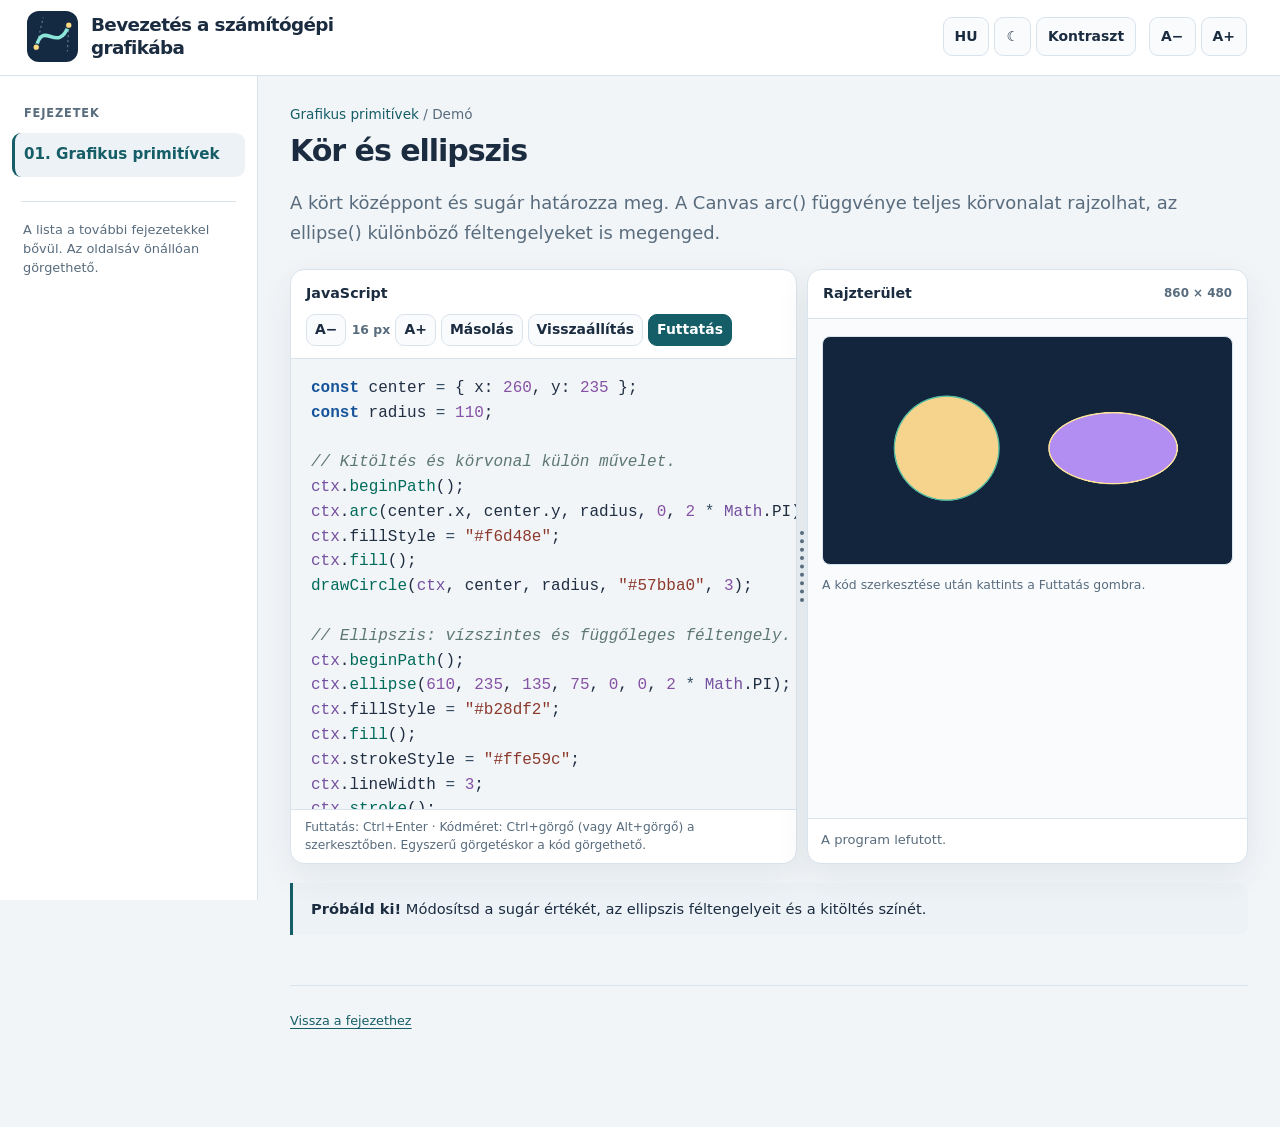
==== demos/circle/index.html @ bcb1d8d0 "d" ====
<!doctype html><html lang="hu" data-theme="light" data-contrast="off" data-language="hu"><head>
<meta charset="utf-8"><meta name="viewport" content="width=device-width,initial-scale=1"><meta name="theme-color" content="#142a43">
<meta name="description" content="Bevezetés a számítógépi grafikába – interaktív tananyag és JavaScript Canvas-demók">
<link rel="icon" href="../../assets/favicon.svg" type="image/svg+xml"><link rel="stylesheet" href="../../assets/styles.css">
<title>Bevezetés a számítógépi grafikába</title></head><body data-demo="circle" data-root="../../">
<header class="topbar"><div class="topbar-inner">
<a class="brand" href="../../index.html" aria-label="Bevezetés a számítógépi grafikába"><img src="../../assets/logo.svg" alt="" width="51" height="51"><span class="brand-text">Bevezetés a számítógépi grafikába</span></a>
<div class="header-controls" aria-label="Megjelenítési beállítások">
<div class="control-group">
  <button type="button" id="mobileMenu" class="icon-button mobile-menu" aria-expanded="false" aria-controls="sidebar" title="Fejezetek / Chapters">☰</button>
  <button type="button" id="languageButton" class="icon-button" aria-label="Switch to English">HU</button>
  <button type="button" id="themeButton" class="icon-button" aria-label="Téma váltása">☾</button>
  <button type="button" id="contrastButton" class="icon-button" aria-label="Kisegítő nagy kontrasztú mód" aria-pressed="false">Kontraszt</button>
</div>
<div class="control-group" aria-label="Betűméret / Font size">
  <button type="button" id="readerDecrease" class="icon-button" title="Szöveg kisebb / Smaller text" aria-label="Szöveg kisebb">A−</button>
  <button type="button" id="readerIncrease" class="icon-button" title="Szöveg nagyobb / Larger text" aria-label="Szöveg nagyobb">A+</button>
</div>
</div></div></header><div class="layout"><aside class="sidebar" id="sidebar" aria-label="Tananyag fejezetei / Course chapters">
<div class="side-heading" data-ui-hu="Fejezetek" data-ui-en="Chapters">Fejezetek</div>
<nav id="chapterNav" aria-label="Fejezetek"></nav>
<div class="side-note"><span data-lang="hu">A lista a további fejezetekkel bővül. Az oldalsáv önállóan görgethető.</span><span data-lang="en">More chapters will be added. The sidebar scrolls independently.</span></div>
</aside>
<main id="main" class="content-outer">
<div class="demo-header"><div class="breadcrumb"><a href="../../index.html"><span data-lang="hu" >Grafikus primitívek</span><span data-lang="en" >Graphics primitives</span></a> / <span data-lang="hu" >Demó</span><span data-lang="en" >Demo</span></div>
<h1 id="demoHeading">Demó</h1><p class="lead" id="demoLead"></p></div>
<div class="demo-workspace" id="demoWorkspace">
<section class="demo-pane" aria-label="JavaScript kódszerkesztő">
  <div class="pane-title"><span>JavaScript</span><div class="pane-actions">
  <button type="button" id="codeDecrease" class="icon-button" title="Kód kisebb / Smaller code font" aria-label="Kód kisebb">A−</button>
  <span data-code-size style="font-size:.73rem;color:var(--muted);min-width:39px;text-align:center">16 px</span>
  <button type="button" id="codeIncrease" class="icon-button" title="Kód nagyobb / Larger code font" aria-label="Kód nagyobb">A+</button>
  <button type="button" id="copyCode" class="icon-button" data-ui-hu="Másolás" data-ui-en="Copy">Másolás</button>
  <button type="button" id="resetCode" class="icon-button" data-ui-hu="Visszaállítás" data-ui-en="Reset">Visszaállítás</button>
  <button type="button" id="runCode" class="icon-button primary" data-ui-hu="Futtatás" data-ui-en="Run">Futtatás</button>
  </div></div>
  <div class="editor-box" id="editorBox"><pre class="highlight-layer" aria-hidden="true"><code id="highlightedCode"></code></pre><textarea id="codeEditor" class="code-editor" wrap="off" autocapitalize="off" autocomplete="off" autocorrect="off" spellcheck="false"></textarea></div>
  <div class="pane-hint"><span data-lang="hu" >Futtatás: Ctrl+Enter · Kódméret: Ctrl+görgő (vagy Alt+görgő) a szerkesztőben. Egyszerű görgetéskor a kód görgethető.</span><span data-lang="en" >Run: Ctrl+Enter · Code size: Ctrl+wheel (or Alt+wheel) in the editor. Ordinary scrolling scrolls the code.</span></div>
</section>
<div class="workspace-splitter" id="workspaceSplitter" role="separator" tabindex="0" aria-label="Panelek szélességének módosítása" aria-orientation="vertical" title="Húzással átméretezhető / Drag to resize"></div>
<section class="demo-pane" aria-label="Canvas rajzterület"><div class="pane-title"><span><span data-lang="hu" >Rajzterület</span><span data-lang="en" >Canvas output</span></span><span style="font-size:.7rem;color:var(--muted)">860 × 480</span></div>
<div class="canvas-wrap"><canvas width="860" height="480" id="demoCanvas" aria-label="A kód által rajzolt ábra / Drawing produced by the code"></canvas><div class="canvas-caption"><span data-lang="hu" >A kód szerkesztése után kattints a Futtatás gombra.</span><span data-lang="en" >Click Run after editing the code.</span></div></div>
<div id="runnerStatus" class="runner-status" role="status" aria-live="polite"></div></section></div>
<p class="demo-tip"><strong><span data-lang="hu" >Próbáld ki!</span><span data-lang="en" >Try it!</span></strong> <span id="demoTipText"></span></p>
<footer class="footer" style="max-width:1410px;margin-left:auto;margin-right:auto"><a href="../../index.html"><span data-lang="hu" >Vissza a fejezethez</span><span data-lang="en" >Back to chapter</span></a></footer>
</main></div><script src="../../assets/highlight.js"></script>
<script src="../../assets/site.js"></script>
<script src="../../assets/graphics.js"></script>
<script src="../../assets/examples.js"></script>
<script src="../../assets/demo-runner.js"></script></body></html>
---- assets/styles.css ----
/* BevGraf Web – közös, kontrasztmódot és olvasási nagyítást támogató felület. */
:root {
  color-scheme: light;
  --page: #f2f5f8;
  --surface: #ffffff;
  --surface-raised: #f9fbfd;
  --surface-soft: #edf2f6;
  --text: #1b2c40;
  --muted: #586c7d;
  --border: #d9e3ec;
  --primary: #155e67;
  --primary-on: #ffffff;
  --accent: #1d766e;
  --shadow: 0 12px 34px rgba(19, 49, 70, .075);
  --focus: #ac5b00;
  --code-bg: #f2f5f8;
  --code-border: #d1dde6;
  --code-text: #202e42;
  --token-comment: #5d7772;
  --token-string: #8c3a2d;
  --token-number: #8653a4;
  --token-keyword: #15539a;
  --token-operator: #364f66;
  --token-function: #006b5b;
  --token-builtin: #744fa0;
  --canvas-bg: #12253c;
  --reader-size: 17px;
  --code-size: 16px;
  --sidebar-width: 258px;
}
html[data-theme="dark"] {
  color-scheme: dark;
  --page: #0d1522;
  --surface: #162234;
  --surface-raised: #1a293e;
  --surface-soft: #22344a;
  --text: #f0f5fc;
  --muted: #b4c5d7;
  --border: #344a62;
  --primary: #79ddd0;
  --primary-on: #10242b;
  --accent: #7ce2cf;
  --shadow: 0 12px 34px rgba(0, 0, 0, .2);
  --focus: #ffce6b;
  --code-bg: #101c2c;
  --code-border: #3a5066;
  --code-text: #eaf0fb;
  --token-comment: #94b7a7;
  --token-string: #ffbd8f;
  --token-number: #cbaafa;
  --token-keyword: #96c8ff;
  --token-operator: #dbe4ed;
  --token-function: #73e1ce;
  --token-builtin: #d4b4ff;
  --canvas-bg: #0b1b2b;
}
html[data-contrast="on"] {
  color-scheme: dark;
  --page: #000000;
  --surface: #000000;
  --surface-raised: #000000;
  --surface-soft: #111111;
  --text: #ffffff;
  --muted: #ffffff;
  --border: #ffffff;
  --primary: #ffff00;
  --primary-on: #000000;
  --accent: #ffff00;
  --shadow: none;
  --focus: #ffff00;
  --code-bg: #000000;
  --code-border: #ffffff;
  --code-text: #ffffff;
  --token-comment: #d5fbd5;
  --token-string: #ffff00;
  --token-number: #ffb3ff;
  --token-keyword: #00ffff;
  --token-operator: #ffffff;
  --token-function: #7cff9c;
  --token-builtin: #ffbd78;
  --canvas-bg: #080808;
}
* { box-sizing: border-box; }
html { scroll-behavior: smooth; scroll-padding-top: 110px; }
@media (prefers-reduced-motion: reduce) { html { scroll-behavior: auto; } *,*::before,*::after { transition: none !important; animation: none !important; } }
body { margin: 0; background: var(--page); color: var(--text); font: 400 var(--reader-size)/1.65 system-ui, -apple-system, "Segoe UI", sans-serif; }
button, select, input, textarea { font: inherit; }
button, a { -webkit-tap-highlight-color: transparent; }
a { color: var(--primary); text-underline-offset: 3px; }
button { cursor: pointer; }
:focus-visible { outline: 3px solid var(--focus); outline-offset: 3px; }
[data-lang="en"] { display: none !important; }
html[data-language="en"] [data-lang="hu"] { display: none !important; }
html[data-language="en"] [data-lang="en"] { display: revert !important; }
html[data-contrast="on"] a { text-decoration: underline; }

.topbar { position: sticky; top: 0; z-index: 30; min-height: 76px; background: var(--surface); border-bottom: 1px solid var(--border); }
.topbar-inner { max-width: 1780px; margin: auto; padding: 11px 27px; display: flex; gap: 20px; align-items: center; justify-content: space-between; }
.brand { color: var(--text); text-decoration: none; display: flex; align-items: center; gap: 13px; min-width: 0; }
.brand img { height: 51px; width: 51px; flex-shrink: 0; }
.brand-text { font-size: 1.08rem; font-weight: 770; letter-spacing: -.035em; line-height: 1.22; max-width: 340px; }
.header-controls { display: flex; flex-wrap: wrap; align-items: center; gap: 7px; }
.control-group { display: flex; align-items: center; gap: 5px; margin-right: 6px; }
.icon-button { min-height: 39px; padding: 7px 11px; background: var(--surface-raised); border: 1px solid var(--border); border-radius: 9px; color: var(--text); font-weight: 650; font-size: .82rem; line-height: 1.2; white-space: nowrap; }
.icon-button:hover { background: var(--surface-soft); }
.icon-button[aria-pressed="true"] { background: var(--primary); color: var(--primary-on); border-color: var(--primary); }
.icon-button.strong { color: var(--primary); }
html[data-contrast="on"] .icon-button { border-width: 2px; }
.mobile-menu { display: none; }

.layout { display: grid; grid-template-columns: var(--sidebar-width) minmax(0, 1fr); max-width: 1780px; margin: 0 auto; min-height: calc(100dvh - 76px); }
.sidebar { border-right: 1px solid var(--border); background: var(--surface); position: sticky; top: 76px; height: calc(100dvh - 76px); min-height: 0; overflow-y: auto; overscroll-behavior: contain; padding: 22px 12px 42px; }
.side-heading { color: var(--muted); padding: 6px 12px 10px; font-weight: 800; letter-spacing: .075em; font-size: .67rem; text-transform: uppercase; }
.side-link { display: block; color: var(--text); font-size: .89rem; line-height: 1.32; text-decoration: none; padding: 12px 12px; border-radius: 9px; margin-bottom: 5px; }
.side-link.active { color: var(--primary); background: var(--surface-soft); font-weight: 770; border-left: 3px solid var(--primary); padding-left: 9px; }
.side-link:hover { background: var(--surface-soft); }
.side-note { color: var(--muted); font-size: .76rem; line-height: 1.5; border-top: 1px solid var(--border); margin: 24px 9px 0; padding: 18px 2px; }
.content-outer { padding: 27px clamp(20px, 2.5vw, 48px) 96px; min-width: 0; }
.content-grid { display: grid; grid-template-columns: minmax(0, 1fr) 216px; gap: 34px; align-items: start; max-width: 1410px; margin: 0 auto; }
.article { min-width: 0; }
.kicker { font-size: .75rem; color: var(--muted); font-weight: 800; letter-spacing: .085em; text-transform: uppercase; margin-bottom: 6px; }
h1,h2,h3 { line-height: 1.23; letter-spacing: -.035em; }
h1 { font-size: clamp(1.65rem, 2.35vw, 2.45rem); margin: 7px 0 18px; }
h2 { font-size: 1.48rem; margin: 39px 0 14px; }
h3 { font-size: 1.16rem; margin: 25px 0 11px; }
p { margin: 0 0 16px; }
.lead { color: var(--muted); font-size: 1.055rem; line-height: 1.64; }
.article-section { padding-top: 10px; }
.article-section + .article-section { border-top: 1px solid var(--border); margin-top: 27px; }
.toc { position: sticky; top: 106px; border: 1px solid var(--border); background: var(--surface); border-radius: 12px; padding: 17px; box-shadow: var(--shadow); font-size: .8rem; }
.toc-heading { font-size: .78rem; font-weight: 800; margin-bottom: 12px; }
.toc a { display: block; padding: 6px 0; text-decoration: none; color: var(--muted); }
.toc a:hover,.toc a.active { color: var(--primary); text-decoration: underline; }
.panel { border-radius: 14px; background: var(--surface); padding: 24px; border: 1px solid var(--border); box-shadow: var(--shadow); }
.panel + .panel { margin-top: 18px; }
.note { border-left: 3px solid var(--accent); padding: 10px 17px; background: var(--surface-soft); border-radius: 0 9px 9px 0; font-size: .89rem; margin: 18px 0; }
.code-sample { background: var(--code-bg); border: 1px solid var(--code-border); padding: 14px 16px; border-radius: 10px; color: var(--code-text); overflow: auto; margin: 18px 0; font: 500 calc(var(--code-size) * .9)/1.58 ui-monospace, SFMono-Regular, Menlo, Monaco, Consolas, monospace; tab-size: 2; }
.code-sample code { white-space: pre; }
.code-sample code, .highlight-layer code { font: inherit; }
.token.keyword { color: var(--token-keyword); font-weight: 700; }
.token.string { color: var(--token-string); }
.token.number { color: var(--token-number); }
.token.comment { color: var(--token-comment); font-style: italic; }
.token.operator { color: var(--token-operator); }
.token.function { color: var(--token-function); }
.token.builtin { color: var(--token-builtin); }
.demo-link { display: inline-flex; align-items: center; gap: 8px; margin-top: 3px; padding: 9px 14px; color: var(--primary-on); background: var(--primary); text-decoration: none; font-size: .82rem; font-weight: 800; border-radius: 9px; }
.demo-link:hover { filter: brightness(.95); }
.demo-links { display: grid; grid-template-columns: repeat(2, minmax(0, 1fr)); gap: 14px; margin-top: 19px; }
.demo-tile { display: flex; flex-direction: column; gap: 7px; text-decoration: none; color: var(--text); background: var(--surface); padding: 18px; border: 1px solid var(--border); border-radius: 13px; }
.demo-tile strong { font-size: .97rem; }
.demo-tile small { font-size: .79rem; color: var(--muted); line-height: 1.42; }
.demo-tile:hover { border-color: var(--primary); box-shadow: var(--shadow); }
.coordinate-figure { margin: 14px 0 20px; max-width: 430px; background: var(--surface); border: 1px solid var(--border); border-radius: 12px; padding: 13px 18px; }
.coordinate-figure svg { width: 100%; height: auto; }
.figure-text { fill: var(--text); font: 13px system-ui, sans-serif; }
.figure-line { stroke: var(--muted); }
.figure-hl { stroke: var(--accent); }
.footer { color: var(--muted); border-top: 1px solid var(--border); font-size: .75rem; padding-top: 24px; margin-top: 50px; }

/* Demó: egyetlen program, saját URL, szerkesztő + rajzterület. */
.demo-header { max-width: 1410px; margin: 0 auto 22px; }
.breadcrumb { font-size: .8rem; color: var(--muted); margin-bottom: 8px; }
.breadcrumb a { text-decoration: none; }
.demo-header p { max-width: 950px; }
.demo-workspace { display: grid; grid-template-columns: minmax(360px, 1.15fr) 10px minmax(310px, 1fr); align-items: stretch; max-width: 1410px; margin: auto; min-height: 570px; }
.demo-pane { display: flex; min-width: 0; min-height: 0; flex-direction: column; border: 1px solid var(--border); background: var(--surface); border-radius: 14px; overflow: hidden; box-shadow: var(--shadow); }
.pane-title { padding: 12px 15px; font-weight: 800; font-size: .84rem; border-bottom: 1px solid var(--border); display: flex; flex-wrap: wrap; gap: 8px; align-items: center; justify-content: space-between; }
.pane-actions { display: flex; flex-wrap: wrap; gap: 5px; align-items: center; }
.pane-actions .icon-button { min-height: 32px; padding: 5px 8px; }
.pane-actions .icon-button.primary { background: var(--primary); color: var(--primary-on); border-color: var(--primary); }
.pane-hint { color: var(--muted); font-size: .72rem; padding: 9px 14px; border-top: 1px solid var(--border); line-height: 1.45; }
.editor-box { position: relative; isolation: isolate; flex: 1; min-height: 450px; background: var(--code-bg); color: var(--code-text); }
.editor-box .highlight-layer, .editor-box .code-editor { width: 100%; height: 100%; margin: 0; border: none; border-radius: 0; padding: 17px 20px 30px; box-sizing: border-box; line-height: 1.55; font-family: ui-monospace, SFMono-Regular, Menlo, Consolas, monospace; font-size: var(--code-size); letter-spacing: 0; tab-size: 2; overflow: auto; overflow-wrap: normal; white-space: pre; }
.highlight-layer { pointer-events: none; position: absolute; inset: 0; z-index: 0; }
.code-editor { position: absolute; inset: 0; z-index: 1; background: transparent; color: transparent; -webkit-text-fill-color: transparent; caret-color: var(--code-text); resize: none; outline: none; -webkit-appearance: none; }
.code-editor::selection { background: rgba(107, 165, 255, .3); }
.code-editor:focus-visible { outline: 2px solid var(--focus); outline-offset: -2px; }
.workspace-splitter { width: 10px; cursor: col-resize; position: relative; touch-action: none; }
.workspace-splitter::before { content: ""; position: absolute; top: 44%; bottom: 44%; left: 3px; border-left: 4px dotted var(--muted); }
.workspace-splitter:hover::before { border-color: var(--primary); }
.canvas-wrap { flex: 1; display: flex; justify-content: flex-start; align-items: center; flex-direction: column; padding: 17px 14px; background: var(--surface-raised); gap: 10px; }
.canvas-wrap canvas { display: block; width: 100%; max-width: 860px; aspect-ratio: 860 / 480; height: auto; background: var(--canvas-bg); border: 1px solid var(--border); border-radius: 8px; touch-action: none; }
.canvas-caption { align-self: flex-start; font-size: .73rem; color: var(--muted); }
.runner-status { padding: 10px 13px; border-top: 1px solid var(--border); color: var(--muted); font-size: .77rem; min-height: 45px; overflow-wrap: anywhere; }
.runner-status.error { color: #b9332d; font-weight: 750; }
html[data-theme="dark"] .runner-status.error, html[data-contrast="on"] .runner-status.error { color: #ffb1a8; }
.demo-tip { max-width: 1410px; border-left: 3px solid var(--primary); margin: 19px auto 0; padding: 14px 18px; background: var(--surface-soft); border-radius: 0 10px 10px 0; font-size: .86rem; }

@media (max-width: 1120px) {
  .content-grid { grid-template-columns: minmax(0, 1fr); }
  .toc { position: static; order: -1; display: flex; flex-wrap: wrap; align-items: center; gap: 8px 18px; padding: 10px 17px; }
  .toc-heading { margin: 0; }
  .toc a { display: inline-block; }
  .demo-workspace { grid-template-columns: minmax(0, 1fr); gap: 12px; }
  .workspace-splitter { display: none; }
  .editor-box { min-height: 390px; }
  .demo-pane { min-height: 440px; }
  .canvas-wrap { align-items: center; }
}
@media (max-width: 830px) {
  .topbar-inner { padding: 9px 14px; gap: 8px; }
  .brand img { width: 40px; height: 40px; }
  .brand-text { font-size: .91rem; max-width: 225px; }
  .header-controls { gap: 4px; justify-content: end; }
  .header-controls .control-group { margin-right: 0; }
  .icon-button { padding: 7px 8px; }
  .mobile-menu { display: inline-block; }
  .layout { display: block; }
  .sidebar { display: none; position: fixed; z-index: 28; top: 66px; bottom: 0; left: 0; width: min(310px, 90vw); height: auto; box-shadow: var(--shadow); }
  .sidebar.open { display: block; }
  .content-outer { padding: 21px 17px 60px; }
  .demo-links { grid-template-columns: 1fr; }
}
@media (max-width: 530px) {
  .topbar-inner { align-items: flex-start; }
  .header-controls { max-width: 181px; }
  .brand-text { font-size: .83rem; max-width: 155px; }
  .brand img { width: 36px; height: 36px; }
  .control-group { gap: 2px; }
  .header-controls .icon-button { padding: 6px; font-size: .75rem; min-height: 33px; }
  .article .panel { padding: 15px; }
  h1 { font-size: 1.69rem; }
}
html { font-size: var(--reader-size); }
body { font-size: 1rem; }

.skip-link:focus-visible { position: fixed !important; left: 16px !important; top: 82px; background: var(--surface); color: var(--text); z-index: 99; padding: 10px 15px; border: 3px solid var(--focus); border-radius: 7px; }
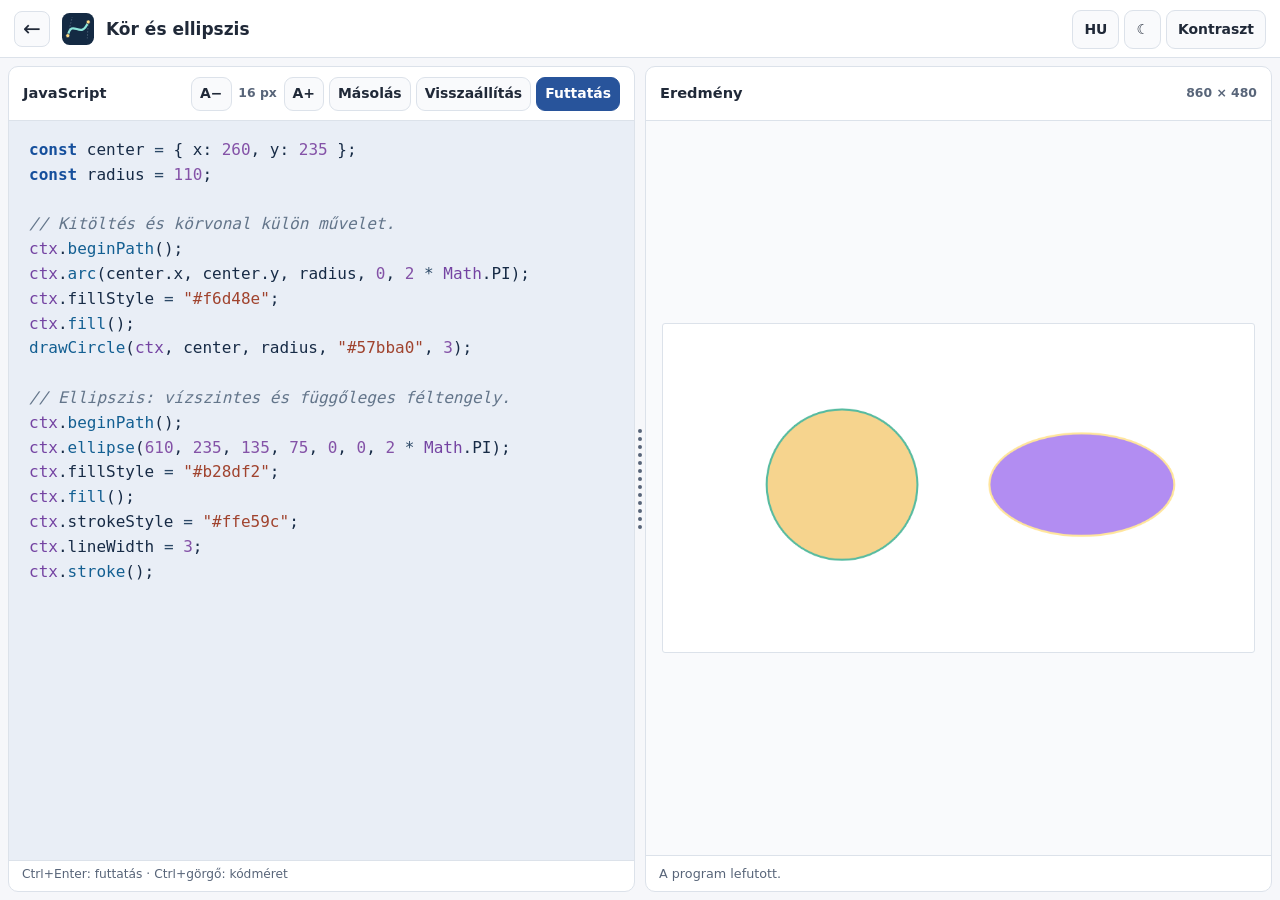
==== commit a08bfc71: "h" ====
--- a/demos/circle/index.html
+++ b/demos/circle/index.html
@@ -1,50 +1,68 @@
-<!doctype html><html lang="hu" data-theme="light" data-contrast="off" data-language="hu"><head>
-<meta charset="utf-8"><meta name="viewport" content="width=device-width,initial-scale=1"><meta name="theme-color" content="#142a43">
-<meta name="description" content="Bevezetés a számítógépi grafikába – interaktív tananyag és JavaScript Canvas-demók">
-<link rel="icon" href="../../assets/favicon.svg" type="image/svg+xml"><link rel="stylesheet" href="../../assets/styles.css">
-<title>Bevezetés a számítógépi grafikába</title></head><body data-demo="circle" data-root="../../">
-<header class="topbar"><div class="topbar-inner">
-<a class="brand" href="../../index.html" aria-label="Bevezetés a számítógépi grafikába"><img src="../../assets/logo.svg" alt="" width="51" height="51"><span class="brand-text">Bevezetés a számítógépi grafikába</span></a>
-<div class="header-controls" aria-label="Megjelenítési beállítások">
-<div class="control-group">
-  <button type="button" id="mobileMenu" class="icon-button mobile-menu" aria-expanded="false" aria-controls="sidebar" title="Fejezetek / Chapters">☰</button>
-  <button type="button" id="languageButton" class="icon-button" aria-label="Switch to English">HU</button>
-  <button type="button" id="themeButton" class="icon-button" aria-label="Téma váltása">☾</button>
-  <button type="button" id="contrastButton" class="icon-button" aria-label="Kisegítő nagy kontrasztú mód" aria-pressed="false">Kontraszt</button>
-</div>
-<div class="control-group" aria-label="Betűméret / Font size">
-  <button type="button" id="readerDecrease" class="icon-button" title="Szöveg kisebb / Smaller text" aria-label="Szöveg kisebb">A−</button>
-  <button type="button" id="readerIncrease" class="icon-button" title="Szöveg nagyobb / Larger text" aria-label="Szöveg nagyobb">A+</button>
-</div>
-</div></div></header><div class="layout"><aside class="sidebar" id="sidebar" aria-label="Tananyag fejezetei / Course chapters">
-<div class="side-heading" data-ui-hu="Fejezetek" data-ui-en="Chapters">Fejezetek</div>
-<nav id="chapterNav" aria-label="Fejezetek"></nav>
-<div class="side-note"><span data-lang="hu">A lista a további fejezetekkel bővül. Az oldalsáv önállóan görgethető.</span><span data-lang="en">More chapters will be added. The sidebar scrolls independently.</span></div>
-</aside>
-<main id="main" class="content-outer">
-<div class="demo-header"><div class="breadcrumb"><a href="../../index.html"><span data-lang="hu" >Grafikus primitívek</span><span data-lang="en" >Graphics primitives</span></a> / <span data-lang="hu" >Demó</span><span data-lang="en" >Demo</span></div>
-<h1 id="demoHeading">Demó</h1><p class="lead" id="demoLead"></p></div>
+<!doctype html>
+<html lang="hu" data-theme="light" data-contrast="off" data-language="hu">
+<head>
+<meta charset="utf-8">
+<meta name="viewport" content="width=device-width,initial-scale=1">
+<meta name="theme-color" content="#265196">
+<meta name="description" content="Bevezetés a számítógépi grafikába – JavaScript Canvas-demó">
+<link rel="icon" href="../../assets/favicon.svg" type="image/svg+xml">
+<link rel="stylesheet" href="../../assets/styles.css">
+<title>Demó – Bevezetés a számítógépi grafikába</title>
+</head>
+<body class="demo-page" data-demo="circle" data-root="../../">
+<a class="skip-link" href="#main" style="position:absolute;left:-9999px">Ugrás a tartalomhoz</a>
+<header class="topbar demo-topbar">
+  <div class="topbar-inner demo-topbar-inner">
+    <div class="demo-title-group">
+      <a class="demo-back" href="../../index.html" title="Vissza a fejezethez / Back to chapter" aria-label="Vissza a fejezethez / Back to chapter">←</a>
+      <img src="../../assets/logo.svg" class="demo-logo" width="34" height="34" alt="">
+      <span id="demoHeading" class="demo-title">Demó</span>
+    </div>
+    <div class="header-controls" aria-label="Megjelenítési beállítások">
+      <div class="control-group">
+        <button type="button" id="languageButton" class="icon-button" aria-label="Switch to English">HU</button>
+        <button type="button" id="themeButton" class="icon-button" aria-label="Téma váltása">☾</button>
+        <button type="button" id="contrastButton" class="icon-button" aria-label="Kisegítő nagy kontrasztú mód" aria-pressed="false">Kontraszt</button>
+      </div>
+    </div>
+  </div>
+</header>
+<main class="demo-main" id="main">
 <div class="demo-workspace" id="demoWorkspace">
 <section class="demo-pane" aria-label="JavaScript kódszerkesztő">
-  <div class="pane-title"><span>JavaScript</span><div class="pane-actions">
-  <button type="button" id="codeDecrease" class="icon-button" title="Kód kisebb / Smaller code font" aria-label="Kód kisebb">A−</button>
-  <span data-code-size style="font-size:.73rem;color:var(--muted);min-width:39px;text-align:center">16 px</span>
-  <button type="button" id="codeIncrease" class="icon-button" title="Kód nagyobb / Larger code font" aria-label="Kód nagyobb">A+</button>
-  <button type="button" id="copyCode" class="icon-button" data-ui-hu="Másolás" data-ui-en="Copy">Másolás</button>
-  <button type="button" id="resetCode" class="icon-button" data-ui-hu="Visszaállítás" data-ui-en="Reset">Visszaállítás</button>
-  <button type="button" id="runCode" class="icon-button primary" data-ui-hu="Futtatás" data-ui-en="Run">Futtatás</button>
-  </div></div>
-  <div class="editor-box" id="editorBox"><pre class="highlight-layer" aria-hidden="true"><code id="highlightedCode"></code></pre><textarea id="codeEditor" class="code-editor" wrap="off" autocapitalize="off" autocomplete="off" autocorrect="off" spellcheck="false"></textarea></div>
-  <div class="pane-hint"><span data-lang="hu" >Futtatás: Ctrl+Enter · Kódméret: Ctrl+görgő (vagy Alt+görgő) a szerkesztőben. Egyszerű görgetéskor a kód görgethető.</span><span data-lang="en" >Run: Ctrl+Enter · Code size: Ctrl+wheel (or Alt+wheel) in the editor. Ordinary scrolling scrolls the code.</span></div>
+  <div class="pane-title">
+    <span>JavaScript</span>
+    <div class="pane-actions">
+      <button type="button" id="codeDecrease" class="icon-button" title="Kód kisebb / Smaller code font" aria-label="Kód kisebb">A−</button>
+      <span data-code-size class="code-size-label">16 px</span>
+      <button type="button" id="codeIncrease" class="icon-button" title="Kód nagyobb / Larger code font" aria-label="Kód nagyobb">A+</button>
+      <button type="button" id="copyCode" class="icon-button" data-ui-hu="Másolás" data-ui-en="Copy">Másolás</button>
+      <button type="button" id="resetCode" class="icon-button" data-ui-hu="Visszaállítás" data-ui-en="Reset">Visszaállítás</button>
+      <button type="button" id="runCode" class="icon-button primary" data-ui-hu="Futtatás" data-ui-en="Run">Futtatás</button>
+    </div>
+  </div>
+  <div class="editor-box" id="editorBox">
+    <pre class="highlight-layer" aria-hidden="true"><code id="highlightedCode"></code></pre>
+    <textarea id="codeEditor" class="code-editor" wrap="off" autocapitalize="off" autocomplete="off" autocorrect="off" spellcheck="false"></textarea>
+  </div>
+  <div class="pane-hint"><span data-lang="hu">Ctrl+Enter: futtatás · Ctrl+görgő: kódméret</span><span data-lang="en">Ctrl+Enter: run · Ctrl+wheel: code size</span></div>
 </section>
 <div class="workspace-splitter" id="workspaceSplitter" role="separator" tabindex="0" aria-label="Panelek szélességének módosítása" aria-orientation="vertical" title="Húzással átméretezhető / Drag to resize"></div>
-<section class="demo-pane" aria-label="Canvas rajzterület"><div class="pane-title"><span><span data-lang="hu" >Rajzterület</span><span data-lang="en" >Canvas output</span></span><span style="font-size:.7rem;color:var(--muted)">860 × 480</span></div>
-<div class="canvas-wrap"><canvas width="860" height="480" id="demoCanvas" aria-label="A kód által rajzolt ábra / Drawing produced by the code"></canvas><div class="canvas-caption"><span data-lang="hu" >A kód szerkesztése után kattints a Futtatás gombra.</span><span data-lang="en" >Click Run after editing the code.</span></div></div>
-<div id="runnerStatus" class="runner-status" role="status" aria-live="polite"></div></section></div>
-<p class="demo-tip"><strong><span data-lang="hu" >Próbáld ki!</span><span data-lang="en" >Try it!</span></strong> <span id="demoTipText"></span></p>
-<footer class="footer" style="max-width:1410px;margin-left:auto;margin-right:auto"><a href="../../index.html"><span data-lang="hu" >Vissza a fejezethez</span><span data-lang="en" >Back to chapter</span></a></footer>
-</main></div><script src="../../assets/highlight.js"></script>
+<section class="demo-pane" aria-label="Canvas rajzterület">
+  <div class="pane-title">
+    <span><span data-lang="hu">Eredmény</span><span data-lang="en">Output</span></span>
+    <span class="canvas-size-label">860 × 480</span>
+  </div>
+  <div class="canvas-wrap">
+    <canvas width="860" height="480" id="demoCanvas" aria-label="A kód által rajzolt ábra / Drawing produced by the code"></canvas>
+  </div>
+  <div id="runnerStatus" class="runner-status" role="status" aria-live="polite"></div>
+</section>
+</div>
+</main>
+<script src="../../assets/highlight.js"></script>
 <script src="../../assets/site.js"></script>
 <script src="../../assets/graphics.js"></script>
 <script src="../../assets/examples.js"></script>
-<script src="../../assets/demo-runner.js"></script></body></html>+<script src="../../assets/demo-runner.js"></script>
+</body></html>
--- a/assets/styles.css
+++ b/assets/styles.css
@@ -1,32 +1,32 @@
 /* BevGraf Web – közös, kontrasztmódot és olvasási nagyítást támogató felület. */
 :root {
   color-scheme: light;
-  --page: #f2f5f8;
+  --page: #f6f7fa;
   --surface: #ffffff;
-  --surface-raised: #f9fbfd;
-  --surface-soft: #edf2f6;
-  --text: #1b2c40;
-  --muted: #586c7d;
-  --border: #d9e3ec;
-  --primary: #155e67;
+  --surface-raised: #f9fafc;
+  --surface-soft: #eef2f7;
+  --text: #202938;
+  --muted: #586579;
+  --border: #dce2ea;
+  --primary: #28549b;
   --primary-on: #ffffff;
-  --accent: #1d766e;
-  --shadow: 0 12px 34px rgba(19, 49, 70, .075);
+  --accent: #335fa8;
+  --shadow: 0 8px 24px rgba(24, 37, 66, .055);
   --focus: #ac5b00;
-  --code-bg: #f2f5f8;
-  --code-border: #d1dde6;
-  --code-text: #202e42;
-  --token-comment: #5d7772;
-  --token-string: #8c3a2d;
-  --token-number: #8653a4;
-  --token-keyword: #15539a;
-  --token-operator: #364f66;
-  --token-function: #006b5b;
-  --token-builtin: #744fa0;
-  --canvas-bg: #12253c;
+  --code-bg: #e9eef6;
+  --code-border: #c9d6e8;
+  --code-text: #172b46;
+  --token-comment: #63758a;
+  --token-string: #a0432e;
+  --token-number: #8452a7;
+  --token-keyword: #154f9c;
+  --token-operator: #2b4866;
+  --token-function: #135f92;
+  --token-builtin: #7443a2;
+  --canvas-bg: #ffffff;
   --reader-size: 17px;
   --code-size: 16px;
-  --sidebar-width: 258px;
+  --sidebar-width: 278px;
 }
 html[data-theme="dark"] {
   color-scheme: dark;
@@ -52,7 +52,7 @@
   --token-operator: #dbe4ed;
   --token-function: #73e1ce;
   --token-builtin: #d4b4ff;
-  --canvas-bg: #0b1b2b;
+  --canvas-bg: #000000;
 }
 html[data-contrast="on"] {
   color-scheme: dark;
@@ -68,7 +68,7 @@
   --accent: #ffff00;
   --shadow: none;
   --focus: #ffff00;
-  --code-bg: #000000;
+  --code-bg: #161616;
   --code-border: #ffffff;
   --code-text: #ffffff;
   --token-comment: #d5fbd5;
@@ -78,7 +78,7 @@
   --token-operator: #ffffff;
   --token-function: #7cff9c;
   --token-builtin: #ffbd78;
-  --canvas-bg: #080808;
+  --canvas-bg: #000000;
 }
 * { box-sizing: border-box; }
 html { scroll-behavior: smooth; scroll-padding-top: 110px; }
@@ -226,3 +226,92 @@
 body { font-size: 1rem; }
 
 .skip-link:focus-visible { position: fixed !important; left: 16px !important; top: 82px; background: var(--surface); color: var(--text); z-index: 99; padding: 10px 15px; border: 3px solid var(--focus); border-radius: 7px; }
+
+/* 3. változat: kompakt fejezet, semleges világos színvilág és teljes képernyős demók. */
+.topbar-inner { max-width: none; padding-left: 22px; padding-right: 22px; }
+.layout { max-width: none; }
+.brand-text { font-size: 1.27rem; max-width: 560px; font-weight: 780; letter-spacing: -.025em; }
+.brand img { width: 48px; height: 48px; }
+.sidebar { padding-top: 22px; }
+.sidebar .side-link.active { border-left: 0; padding-left: 12px; background: var(--surface-soft); color: var(--primary); }
+.side-link { border: 1px solid transparent; font-weight: 550; }
+.side-link.active { border: 1px solid var(--border); }
+.content-outer { padding: 30px 24px 80px; }
+.content-grid { max-width: 1132px; grid-template-columns: minmax(0, 820px) 228px; column-gap: 34px; justify-content: center; }
+.article { width: 100%; }
+.article h1 { font-size: clamp(1.78rem, 2.35vw, 2.6rem); }
+.article .coordinate-figure { margin: 24px auto 28px; max-width: 600px; padding: 20px 22px; }
+.article .coordinate-figure svg { display: block; }
+.article .panel { background: var(--surface); }
+.article .code-sample { background: var(--code-bg); border-color: var(--code-border); box-shadow: inset 0 0 0 1px rgba(55,77,108,.035); }
+.toc { font-family: "Aptos", "Segoe UI", -apple-system, BlinkMacSystemFont, system-ui, sans-serif; font-size: .87rem; line-height: 1.38; padding: 18px 19px; box-shadow: none; }
+.toc-heading { font-size: .82rem; font-weight: 760; color: var(--text); margin-bottom: 13px; letter-spacing: .005em; }
+.toc a { color: var(--muted); padding: 9px 0; text-decoration: none; border-bottom: 1px solid transparent; font-weight: 500; }
+.toc a:hover { color: var(--primary); text-decoration: none; }
+.toc a.active, .toc a[aria-current="location"] { color: var(--text); font-weight: 820; text-decoration: none; }
+.toc a.active::before { content: ""; display: inline-block; width: 5px; height: 5px; background: var(--primary); border-radius: 50%; margin: 0 6px 2px 0; }
+/* Demonstrations: no sidebar, prose header, intro card or duplicate links. */
+.demo-page { height: 100dvh; min-height: 0; overflow: hidden; display: flex; flex-direction: column; }
+.demo-page .demo-topbar { flex: 0 0 58px; min-height: 58px; position: relative; }
+.demo-page .demo-topbar-inner { height: 58px; padding: 7px 14px; gap: 14px; }
+.demo-title-group { display: flex; align-items: center; gap: 12px; min-width: 0; }
+.demo-logo { width: 32px; height: 32px; flex: 0 0 32px; }
+.demo-back { display: grid; place-items: center; width: 36px; height: 36px; border: 1px solid var(--border); border-radius: 8px; color: var(--text); background: var(--surface-raised); text-decoration: none; font-size: 1.25rem; line-height: 1; flex: 0 0 36px; }
+.demo-back:hover { background: var(--surface-soft); }
+.demo-title { display: block; font-size: 1rem; font-weight: 770; line-height: 1.2; white-space: nowrap; overflow: hidden; text-overflow: ellipsis; }
+.demo-page .header-controls { flex-wrap: nowrap; }
+.demo-page .control-group { margin: 0; }
+.demo-main { flex: 1 1 0; min-height: 0; min-width: 0; padding: 8px; }
+.demo-main .demo-workspace { max-width: none; width: 100%; height: 100%; min-height: 0; grid-template-columns: minmax(330px, 1fr) 10px minmax(310px, 1fr); }
+.demo-main .demo-pane { min-height: 0; height: 100%; border-radius: 10px; box-shadow: none; }
+.demo-main .pane-title { min-height: 54px; padding: 8px 14px; font-size: .86rem; gap: 6px; }
+.demo-main .pane-actions .icon-button { min-height: 34px; }
+.demo-main .editor-box { min-height: 0; flex: 1 1 0; }
+.demo-main .pane-hint { padding: 5px 13px; min-height: 31px; font-size: .72rem; }
+.demo-main .canvas-wrap { flex: 1 1 0; min-height: 0; overflow: auto; padding: 16px; justify-content: center; align-items: center; background: var(--surface-raised); }
+.demo-main .canvas-wrap canvas { width: 100%; max-width: 860px; height: auto; object-fit: contain; background: var(--canvas-bg); border: 1px solid var(--border); border-radius: 3px; }
+.demo-main .runner-status { min-height: 35px; padding: 7px 13px; font-size: .75rem; }
+.demo-main .workspace-splitter { height: 100%; }
+.code-size-label, .canvas-size-label { color: var(--muted); font-size: .73rem; font-weight: 600; white-space: nowrap; }
+.code-size-label { min-width: 42px; text-align: center; }
+/* Accessibility mode retains strictly black/white surrounding UI and visible code panel. */
+html[data-contrast="on"] .demo-main .canvas-wrap { background: #000; }
+html[data-contrast="on"] .toc a.active { color: #ffff00; }
+@media (max-width: 1200px) {
+  .content-grid { max-width: 1050px; grid-template-columns: minmax(0, 1fr) 215px; gap: 25px; }
+}
+@media (max-width: 1020px) {
+  .content-grid { max-width: 830px; grid-template-columns: minmax(0, 1fr); }
+  .toc { order: -1; position: static; }
+  .toc a { margin-right: 10px; padding: 5px 0; }
+  .toc a.active::before { display: none; }
+}
+@media (max-width: 860px) {
+  .demo-page { height: auto; min-height: 100dvh; overflow: visible; display: block; }
+  .demo-page .demo-topbar { position: sticky; top: 0; }
+  .demo-main { padding: 8px; }
+  .demo-main .demo-workspace { height: auto; display: grid; grid-template-columns: minmax(0, 1fr); gap: 10px; }
+  .demo-main .workspace-splitter { display: none; }
+  .demo-main .demo-pane { min-height: 0; height: auto; }
+  .demo-main .editor-box { height: 56dvh; min-height: 310px; flex: none; }
+  .demo-main .canvas-wrap { min-height: 290px; }
+  .demo-main .canvas-wrap canvas { max-height: 65dvh; width: auto; max-width: 100%; }
+}
+@media (max-width: 830px) {
+  .brand-text { max-width: 325px; font-size: 1.08rem; }
+  .content-grid { max-width: 830px; }
+}
+@media (max-width: 580px) {
+  .demo-page .demo-topbar-inner { padding: 5px 8px; gap: 4px; }
+  .demo-page .demo-logo { display: none; }
+  .demo-page .demo-title-group { gap: 7px; }
+  .demo-page .demo-title { font-size: .85rem; max-width: 45vw; }
+  .demo-page .header-controls .icon-button { min-height: 33px; padding: 5px 6px; font-size: .7rem; }
+  .demo-main .pane-title { align-items: flex-start; }
+  .demo-main .pane-actions { gap: 3px; }
+  .demo-main .pane-actions .icon-button { padding: 4px 6px; font-size: .7rem; }
+  .demo-main .canvas-wrap { padding: 8px; }
+}
+
+.article :not(pre) > code { background: var(--code-bg); color: var(--code-text); padding: .08em .28em; border-radius: 4px; font-size: .93em; }
+@media (max-width: 830px) { .lesson-page .topbar-inner { padding: 9px 12px; } }
